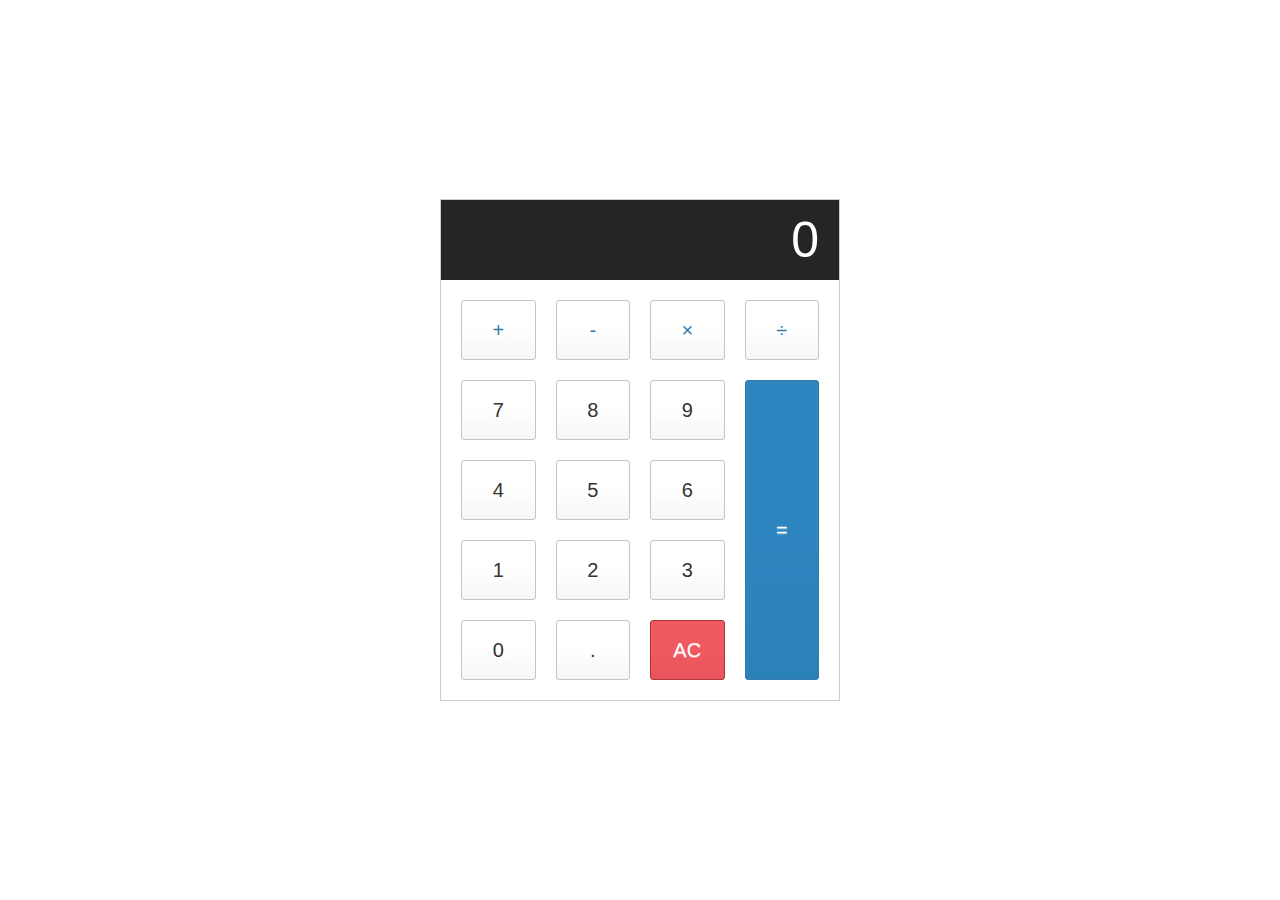
==== index.html @ e52cc8af "aldiriswanda" ====
<!DOCTYPE html>
<html lang="en">
<head>
    <meta charset="UTF-8">
    <meta name="viewport" content="width=device-width, initial-scale=1.0">
    <title>Membuat Kalkulator Sederhana</title>
    <link rel="stylesheet" href="style.css">
</head>
<body>
    <div class="calculator">
        <input type="text" class="calculator-screen" value="" disabled />
        <div class="calculator-keys">
            <button type="button" class="operator" value="+">+</button>
            <button type="button" class="operator" value="-">-</button>
            <button type="button" class="operator" value="*">&times;</button>
            <button type="button" class="operator" value="/">&divide;</button>
            <button type="button" value="7">7</button>
            <button type="button" value="8">8</button>
            <button type="button" value="9">9</button>
            <button type="button" value="4">4</button>
            <button type="button" value="5">5</button>
            <button type="button" value="6">6</button>
            <button type="button" value="1">1</button>
            <button type="button" value="2">2</button>
            <button type="button" value="3">3</button>
            <button type="button" value="0">0</button>
            <button type="button" value="." class="decimal">.</button>
            <button type="button" value="all-clear" class="all-clear">AC</button>
            <button type="button" class="equal-sign operator" value="=">=</button>
        </div>
    </div>
    <script src="script.js"></script>
</body>
</html>
---- style.css ----
html{
    font-size: 62.5%;
    box-sizing: border-box;
}
*,*::before,*::after{
    margin: 0;
    padding: 0;
    box-sizing: inherit;
}

.calculator{
    border: 1px solid #cccccc;
    border-radius: 5 px;
    position: absolute;
    top: 50%;
    left: 50%;
    transform: translate(-50%, -50%);
    width: 400px;
}   

.calculator-screen{
    width: 100%;
    font-size: 5rem;
    height: 80px;
    border: none;
    background-color: #252525;
    color: #ffffff;
    text-align: right;
    padding-right: 20px;
    padding-left: 10px;
}

button{
    height: 60px;
    background-color:white;
    border-radius: 3px;
    border: 1px solid #c4c4c4;
    background-color: transparent;
    font-size: 2rem;
    color: #333333;
    background-image: linear-gradient(to bottom,transparent,transparent 50%,rgba(0,0,0,.04));
    box-shadow: inset 0 0 0  1px rgba(255,255, 255,.05), inset 0 1px 0 0
    rgba(255, 255, 255,.45 ) inset 0 -1px 0 0 rgba(255, 255, 255,.15),
    0 1px 0 0 rgba(255, 255, 255, .15);
    text-shadow: 0 1px rgba(255, 255, 255,.4);
}

button:hover {
    background-color: #eaeaea;
}

.operator{
    color: #337cac;
}

.all-clear{
    background-color: #f0595f;
    border-color: #b0353a;
    color: #fff;
}

.all-clear:hover {
background-color: #f17377;
}

.equal-sign{
    background-color: #2e86c0;
    border-color: #337cac;
    color: #fff;
    height: 100%;
    grid-area: 2 / 4 / 6 / 5;
}

.equal-sign:hover{
    background-color: #4e9ed4;
}

.calculator-keys{
    display: grid;
    grid-template-columns: repeat(4, 1fr);
    grid-gap:20px;
    padding: 20px;
}
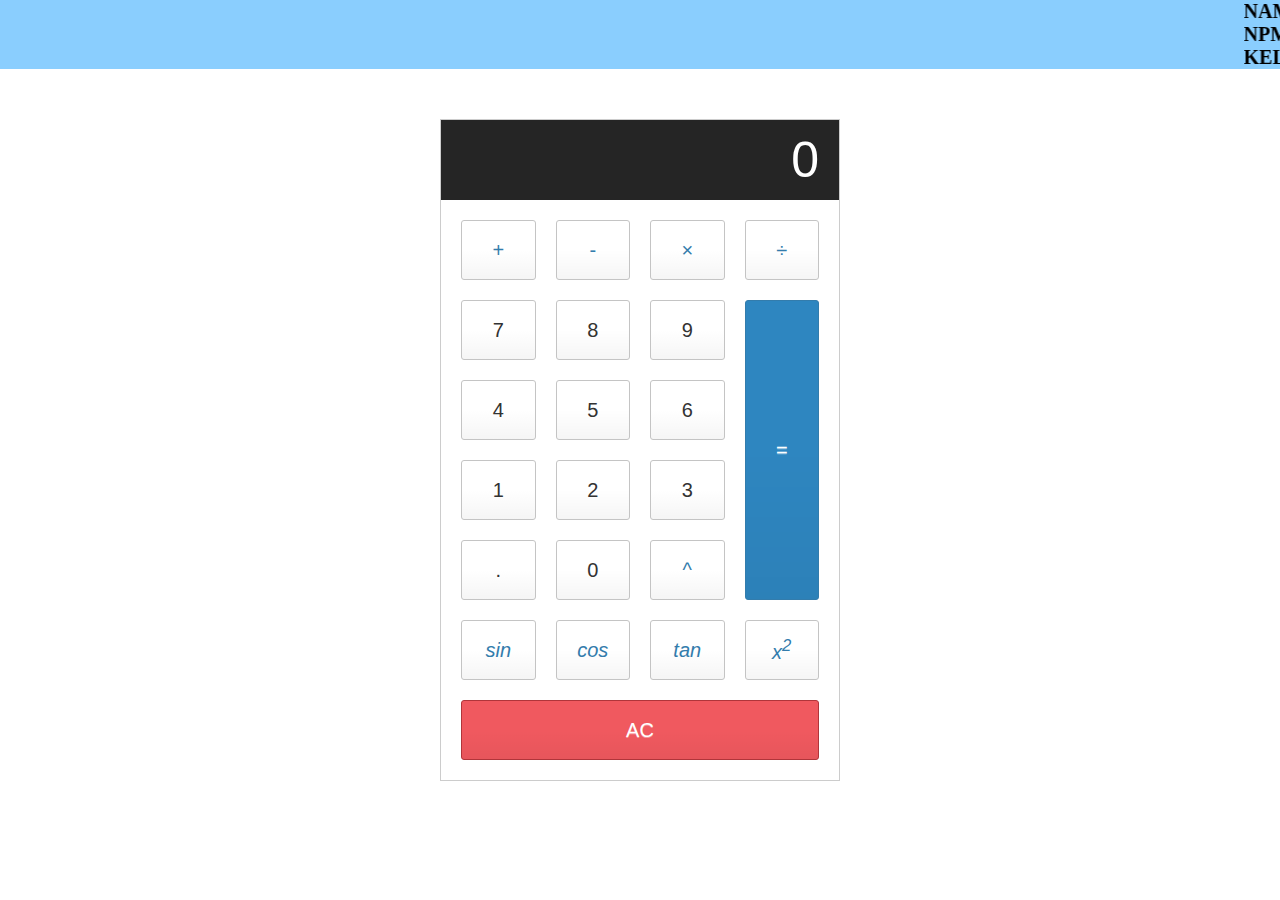
==== commit 1b9cfed9: "Program Kalkulator Scientist" ====
--- a/index.html
+++ b/index.html
@@ -7,6 +7,11 @@
     <link rel="stylesheet" href="style.css">
 </head>
 <body>
+<div class="marquee"> 
+<marquee bgcolor="8acefe"><h1>NAMA : MUHAMMAD ALDI RISWANDA<br>
+NPM : 19630587<br>
+KELAS : 3I TI REG MALAM BJM
+</h1></marquee>
     <div class="calculator">
         <input type="text" class="calculator-screen" value="" disabled />
         <div class="calculator-keys">
@@ -14,6 +19,7 @@
             <button type="button" class="operator" value="-">-</button>
             <button type="button" class="operator" value="*">&times;</button>
             <button type="button" class="operator" value="/">&divide;</button>
+        
             <button type="button" value="7">7</button>
             <button type="button" value="8">8</button>
             <button type="button" value="9">9</button>
@@ -23,8 +29,15 @@
             <button type="button" value="1">1</button>
             <button type="button" value="2">2</button>
             <button type="button" value="3">3</button>
+            <button type="button" value="." class="decimal">.</button>
             <button type="button" value="0">0</button>
-            <button type="button" value="." class="decimal">.</button>
+
+            <button type="button" class="operator" value="**" >^</button>
+            <button type="button" class="operator" value="sin"  onclick="sin()"><i>sin</i></button>
+            <button type="button" class="operator" value="cos"  onclick="cos()"><i>cos</i></button>
+            <button type="button" class="operator" value="tan"  onclick="tan()"><i>tan</i></button>
+            <button type="button" class="operator" value="pangkat" onclick="pangkatdua()"><i>x<sup>2</sup></i></button>
+
             <button type="button" value="all-clear" class="all-clear">AC</button>
             <button type="button" class="equal-sign operator" value="=">=</button>
         </div>
--- a/style.css
+++ b/style.css
@@ -57,6 +57,7 @@
     background-color: #f0595f;
     border-color: #b0353a;
     color: #fff;
+    grid-area : 7 / 1 / 7 / 5;
 }
 
 .all-clear:hover {
@@ -80,5 +81,4 @@
     grid-template-columns: repeat(4, 1fr);
     grid-gap:20px;
     padding: 20px;
-}
-
+}